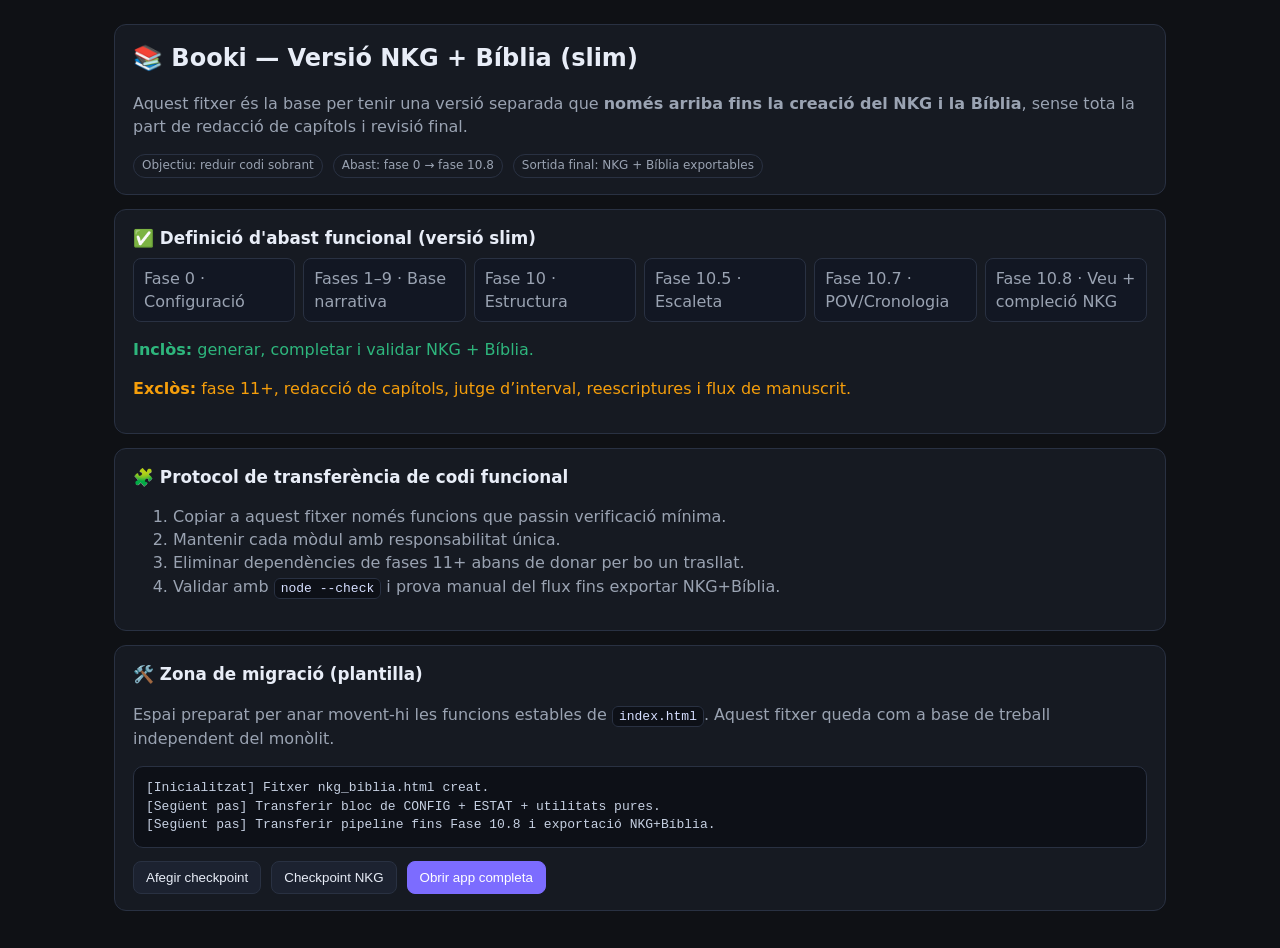
==== nkg_biblia.html @ c9824eed "Afegeix base HTML slim fins NKG+Bíblia" ====
<!doctype html>
<html lang="ca">
<head>
  <meta charset="utf-8" />
  <meta name="viewport" content="width=device-width, initial-scale=1" />
  <title>Booki · Versió NKG + Bíblia</title>
  <style>
    :root {
      --bg:#0f1115;--card:#161a22;--muted:#9aa3b2;--text:#e8edf7;--border:#293142;
      --accent:#7c6cff;--ok:#2eb67d;--warn:#f59e0b;
    }
    *{box-sizing:border-box}
    body{margin:0;background:var(--bg);color:var(--text);font-family:Inter,system-ui,Arial,sans-serif;line-height:1.45}
    .wrap{max-width:1100px;margin:0 auto;padding:24px}
    .card{background:var(--card);border:1px solid var(--border);border-radius:12px;padding:16px 18px;margin-bottom:14px}
    h1{margin:0 0 6px 0;font-size:1.5rem}
    h2{margin:0 0 8px 0;font-size:1.05rem}
    p,li{color:var(--muted)}
    code{background:#0d1017;border:1px solid var(--border);padding:2px 6px;border-radius:6px;color:#d6deff}
    .row{display:flex;gap:10px;flex-wrap:wrap}
    .btn{border:1px solid var(--border);background:#1c2230;color:var(--text);padding:8px 12px;border-radius:8px;cursor:pointer}
    .btn:hover{border-color:var(--accent)}
    .btn-primary{background:var(--accent);border-color:var(--accent);color:#fff}
    .tag{display:inline-block;padding:2px 8px;border-radius:999px;font-size:.75rem;border:1px solid var(--border);color:var(--muted)}
    .ok{color:var(--ok)} .warn{color:var(--warn)}
    pre{white-space:pre-wrap;background:#0d1017;border:1px solid var(--border);border-radius:10px;padding:12px;color:#c6d0e2;overflow:auto}
    .phase-grid{display:grid;grid-template-columns:repeat(auto-fit,minmax(150px,1fr));gap:8px;margin-top:8px}
    .phase{border:1px solid var(--border);border-radius:8px;padding:8px 10px;background:#121723;color:var(--muted)}
  </style>
</head>
<body>
  <div class="wrap">
    <div class="card">
      <h1>📚 Booki — Versió NKG + Bíblia (slim)</h1>
      <p>Aquest fitxer és la base per tenir una versió separada que <strong>només arriba fins la creació del NKG i la Bíblia</strong>, sense tota la part de redacció de capítols i revisió final.</p>
      <div class="row">
        <span class="tag">Objectiu: reduir codi sobrant</span>
        <span class="tag">Abast: fase 0 → fase 10.8</span>
        <span class="tag">Sortida final: NKG + Bíblia exportables</span>
      </div>
    </div>

    <div class="card">
      <h2>✅ Definició d'abast funcional (versió slim)</h2>
      <div class="phase-grid">
        <div class="phase">Fase 0 · Configuració</div>
        <div class="phase">Fases 1–9 · Base narrativa</div>
        <div class="phase">Fase 10 · Estructura</div>
        <div class="phase">Fase 10.5 · Escaleta</div>
        <div class="phase">Fase 10.7 · POV/Cronologia</div>
        <div class="phase">Fase 10.8 · Veu + compleció NKG</div>
      </div>
      <p class="ok"><strong>Inclòs:</strong> generar, completar i validar NKG + Bíblia.</p>
      <p class="warn"><strong>Exclòs:</strong> fase 11+, redacció de capítols, jutge d’interval, reescriptures i flux de manuscrit.</p>
    </div>

    <div class="card">
      <h2>🧩 Protocol de transferència de codi funcional</h2>
      <ol>
        <li>Copiar a aquest fitxer només funcions que passin verificació mínima.</li>
        <li>Mantenir cada mòdul amb responsabilitat única.</li>
        <li>Eliminar dependències de fases 11+ abans de donar per bo un trasllat.</li>
        <li>Validar amb <code>node --check</code> i prova manual del flux fins exportar NKG+Bíblia.</li>
      </ol>
    </div>

    <div class="card">
      <h2>🛠️ Zona de migració (plantilla)</h2>
      <p>Espai preparat per anar movent-hi les funcions estables de <code>index.html</code>. Aquest fitxer queda com a base de treball independent del monòlit.</p>
      <pre id="log-migracio">[Inicialitzat] Fitxer nkg_biblia.html creat.
[Següent pas] Transferir bloc de CONFIG + ESTAT + utilitats pures.
[Següent pas] Transferir pipeline fins Fase 10.8 i exportació NKG+Bíblia.</pre>
      <div class="row">
        <button class="btn" onclick="afegirLog('Checklist: copiar utilitats de normalització/validació')">Afegir checkpoint</button>
        <button class="btn" onclick="afegirLog('Checklist: portar validarNKGPreparatPerCapitol1 + detectarFaltantsNKG')">Checkpoint NKG</button>
        <button class="btn btn-primary" onclick="window.location.href='index.html'">Obrir app completa</button>
      </div>
    </div>
  </div>

  <script>
    function afegirLog(msg) {
      const el = document.getElementById('log-migracio');
      const ts = new Date().toLocaleString('ca-ES');
      el.textContent += `\n[${ts}] ${msg}`;
    }
  </script>
</body>
</html>
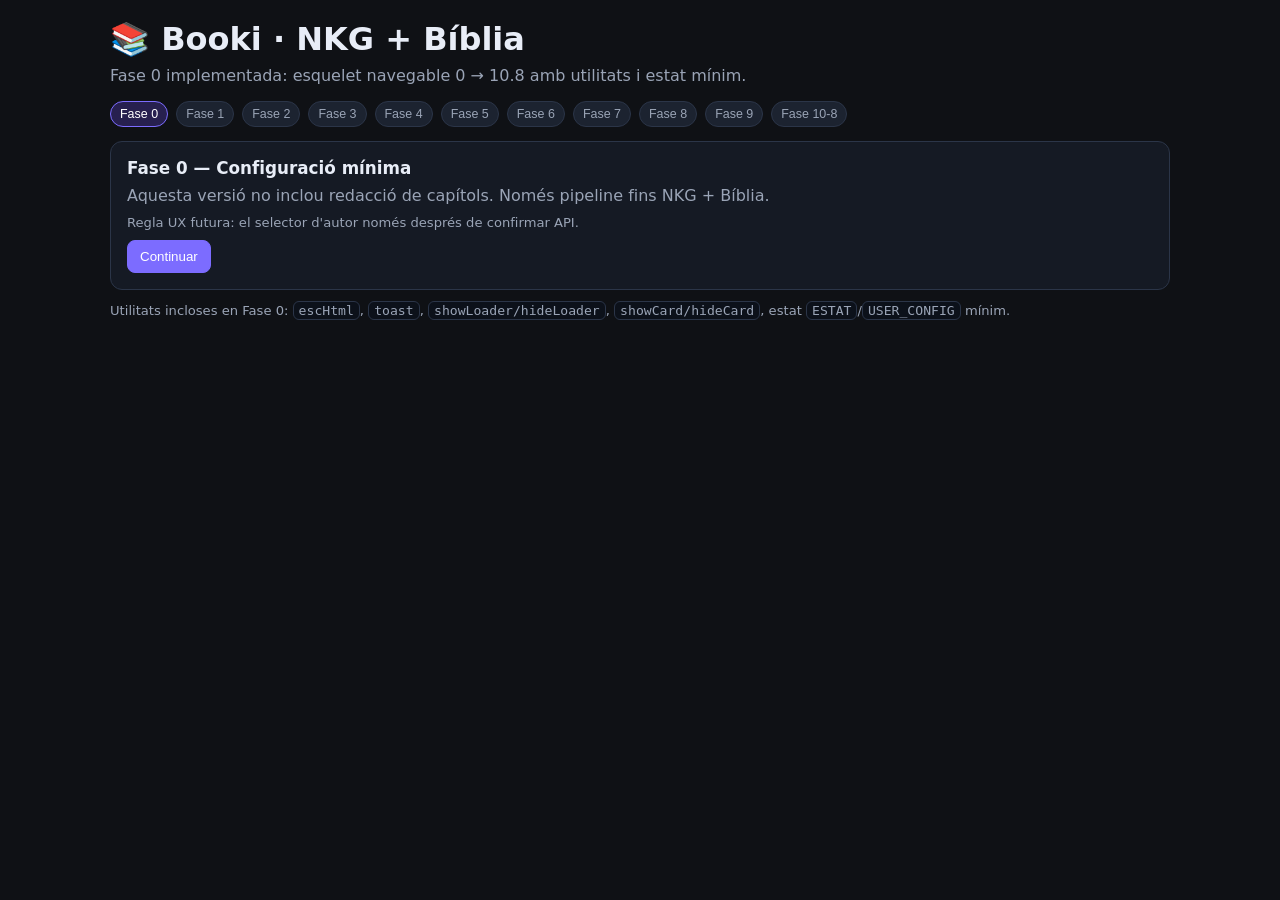
==== commit dbe85fab: "Implementa Fase 0 real a nkg_biblia.html" ====
--- a/nkg_biblia.html
+++ b/nkg_biblia.html
@@ -3,87 +3,181 @@
 <head>
   <meta charset="utf-8" />
   <meta name="viewport" content="width=device-width, initial-scale=1" />
-  <title>Booki · Versió NKG + Bíblia</title>
+  <title>Booki · NKG + Bíblia (Fase 0)</title>
   <style>
     :root {
-      --bg:#0f1115;--card:#161a22;--muted:#9aa3b2;--text:#e8edf7;--border:#293142;
-      --accent:#7c6cff;--ok:#2eb67d;--warn:#f59e0b;
+      --bg:#0f1115; --surface:#151a24; --surface2:#1c2330; --text:#e8edf7; --text2:#9aa4b6;
+      --border:#2b3548; --accent:#7c6cff; --ok:#2eb67d; --warn:#f59e0b; --error:#ef4444;
     }
-    *{box-sizing:border-box}
-    body{margin:0;background:var(--bg);color:var(--text);font-family:Inter,system-ui,Arial,sans-serif;line-height:1.45}
-    .wrap{max-width:1100px;margin:0 auto;padding:24px}
-    .card{background:var(--card);border:1px solid var(--border);border-radius:12px;padding:16px 18px;margin-bottom:14px}
-    h1{margin:0 0 6px 0;font-size:1.5rem}
-    h2{margin:0 0 8px 0;font-size:1.05rem}
-    p,li{color:var(--muted)}
-    code{background:#0d1017;border:1px solid var(--border);padding:2px 6px;border-radius:6px;color:#d6deff}
-    .row{display:flex;gap:10px;flex-wrap:wrap}
-    .btn{border:1px solid var(--border);background:#1c2230;color:var(--text);padding:8px 12px;border-radius:8px;cursor:pointer}
-    .btn:hover{border-color:var(--accent)}
-    .btn-primary{background:var(--accent);border-color:var(--accent);color:#fff}
-    .tag{display:inline-block;padding:2px 8px;border-radius:999px;font-size:.75rem;border:1px solid var(--border);color:var(--muted)}
-    .ok{color:var(--ok)} .warn{color:var(--warn)}
-    pre{white-space:pre-wrap;background:#0d1017;border:1px solid var(--border);border-radius:10px;padding:12px;color:#c6d0e2;overflow:auto}
-    .phase-grid{display:grid;grid-template-columns:repeat(auto-fit,minmax(150px,1fr));gap:8px;margin-top:8px}
-    .phase{border:1px solid var(--border);border-radius:8px;padding:8px 10px;background:#121723;color:var(--muted)}
+    * { box-sizing: border-box; }
+    body { margin:0; background:var(--bg); color:var(--text); font-family:Inter,system-ui,Arial,sans-serif; }
+    .app { max-width:1100px; margin:0 auto; padding:20px; }
+    .title { margin:0 0 8px; }
+    .subtitle { margin:0 0 16px; color:var(--text2); }
+    .step-row { display:flex; flex-wrap:wrap; gap:8px; margin:0 0 14px; }
+    .pill { border:1px solid var(--border); background:var(--surface2); color:var(--text2); padding:5px 9px; border-radius:999px; font-size:.78rem; }
+    .pill.active { border-color:var(--accent); color:#fff; background:#27204f; }
+    .card { display:none; border:1px solid var(--border); border-radius:12px; background:var(--surface); padding:16px; margin-bottom:12px; }
+    .card.active { display:block; }
+    .card h2 { margin:0 0 8px; font-size:1.05rem; }
+    .card p { margin:0 0 10px; color:var(--text2); }
+    .btn-row { display:flex; flex-wrap:wrap; gap:8px; margin-top:10px; }
+    .btn { border:1px solid var(--border); border-radius:8px; background:var(--surface2); color:var(--text); padding:8px 12px; cursor:pointer; }
+    .btn:hover { border-color:var(--accent); }
+    .btn-primary { background:var(--accent); border-color:var(--accent); color:#fff; }
+    .loader-wrap { display:none; align-items:center; gap:8px; margin:8px 0; color:var(--text2); font-size:.9rem; }
+    .spinner { width:14px; height:14px; border:2px solid #51607a; border-top-color:#fff; border-radius:50%; animation:spin .8s linear infinite; }
+    @keyframes spin { to { transform: rotate(360deg); } }
+    .toast-wrap { position:fixed; right:12px; bottom:12px; z-index:9999; display:flex; flex-direction:column; gap:8px; }
+    .toast { background:#101520; border:1px solid var(--border); border-left:4px solid var(--accent); color:#dbe6ff; padding:10px 12px; border-radius:8px; min-width:260px; max-width:440px; font-size:.9rem; }
+    .toast.ok { border-left-color:var(--ok); }
+    .toast.warn { border-left-color:var(--warn); }
+    .toast.error { border-left-color:var(--error); }
+    .small { font-size:.82rem; color:var(--text2); }
+    code { background:#0c111a; border:1px solid var(--border); padding:1px 5px; border-radius:6px; }
   </style>
 </head>
 <body>
-  <div class="wrap">
-    <div class="card">
-      <h1>📚 Booki — Versió NKG + Bíblia (slim)</h1>
-      <p>Aquest fitxer és la base per tenir una versió separada que <strong>només arriba fins la creació del NKG i la Bíblia</strong>, sense tota la part de redacció de capítols i revisió final.</p>
-      <div class="row">
-        <span class="tag">Objectiu: reduir codi sobrant</span>
-        <span class="tag">Abast: fase 0 → fase 10.8</span>
-        <span class="tag">Sortida final: NKG + Bíblia exportables</span>
+  <div class="app">
+    <h1 class="title">📚 Booki · NKG + Bíblia</h1>
+    <p class="subtitle">Fase 0 implementada: esquelet navegable 0 → 10.8 amb utilitats i estat mínim.</p>
+
+    <div class="step-row" id="fase-pills"></div>
+
+    <section class="card active" id="fase-0">
+      <h2>Fase 0 — Configuració mínima</h2>
+      <p>Aquesta versió no inclou redacció de capítols. Només pipeline fins NKG + Bíblia.</p>
+      <div class="small">Regla UX futura: el selector d'autor només després de confirmar API.</div>
+      <div class="btn-row">
+        <button class="btn btn-primary" onclick="anarAFase('fase-1')">Continuar</button>
       </div>
-    </div>
+    </section>
 
-    <div class="card">
-      <h2>✅ Definició d'abast funcional (versió slim)</h2>
-      <div class="phase-grid">
-        <div class="phase">Fase 0 · Configuració</div>
-        <div class="phase">Fases 1–9 · Base narrativa</div>
-        <div class="phase">Fase 10 · Estructura</div>
-        <div class="phase">Fase 10.5 · Escaleta</div>
-        <div class="phase">Fase 10.7 · POV/Cronologia</div>
-        <div class="phase">Fase 10.8 · Veu + compleció NKG</div>
+    <section class="card" id="fase-1"><h2>Fase 1 — Dades base</h2><p>Placeholder de migració.</p><div class="btn-row"><button class="btn" onclick="anarAFase('fase-0')">Enrere</button><button class="btn btn-primary" onclick="anarAFase('fase-2')">Continuar</button></div></section>
+    <section class="card" id="fase-2"><h2>Fase 2 — Personatges/Món</h2><p>Placeholder de migració.</p><div class="btn-row"><button class="btn" onclick="anarAFase('fase-1')">Enrere</button><button class="btn btn-primary" onclick="anarAFase('fase-3')">Continuar</button></div></section>
+    <section class="card" id="fase-3"><h2>Fase 3 — Trames</h2><p>Placeholder de migració.</p><div class="btn-row"><button class="btn" onclick="anarAFase('fase-2')">Enrere</button><button class="btn btn-primary" onclick="anarAFase('fase-4')">Continuar</button></div></section>
+    <section class="card" id="fase-4"><h2>Fase 4 — Estructura</h2><p>Placeholder de migració.</p><div class="btn-row"><button class="btn" onclick="anarAFase('fase-3')">Enrere</button><button class="btn btn-primary" onclick="anarAFase('fase-5')">Continuar</button></div></section>
+    <section class="card" id="fase-5"><h2>Fase 5 — Escaleta</h2><p>Placeholder de migració.</p><div class="btn-row"><button class="btn" onclick="anarAFase('fase-4')">Enrere</button><button class="btn btn-primary" onclick="anarAFase('fase-6')">Continuar</button></div></section>
+    <section class="card" id="fase-6"><h2>Fase 6 — Backstory/Relacions</h2><p>Placeholder de migració.</p><div class="btn-row"><button class="btn" onclick="anarAFase('fase-5')">Enrere</button><button class="btn btn-primary" onclick="anarAFase('fase-7')">Continuar</button></div></section>
+    <section class="card" id="fase-7"><h2>Fase 7 — Objectes/Llocs/Regles</h2><p>Placeholder de migració.</p><div class="btn-row"><button class="btn" onclick="anarAFase('fase-6')">Enrere</button><button class="btn btn-primary" onclick="anarAFase('fase-8')">Continuar</button></div></section>
+    <section class="card" id="fase-8"><h2>Fase 8 — Perspectiva/Cronologia</h2><p>Placeholder de migració.</p><div class="btn-row"><button class="btn" onclick="anarAFase('fase-7')">Enrere</button><button class="btn btn-primary" onclick="anarAFase('fase-9')">Continuar</button></div></section>
+    <section class="card" id="fase-9"><h2>Fase 9 — Validació NKG</h2><p>Placeholder de migració.</p><div class="btn-row"><button class="btn" onclick="anarAFase('fase-8')">Enrere</button><button class="btn btn-primary" onclick="anarAFase('fase-10-8')">Continuar</button></div></section>
+
+    <section class="card" id="fase-10-8">
+      <h2>Fase 10.8 — NKG + Bíblia llestos</h2>
+      <p>Final del flux slim. Aquí quedarà l'exportació NKG + Bíblia quan es migri la lògica.</p>
+      <div class="loader-wrap" id="loader-10-8"><span class="spinner"></span><span id="loader-10-8-text">Preparant...</span></div>
+      <div class="btn-row">
+        <button class="btn" onclick="showLoader('10-8'); setTimeout(()=>{ hideLoader('10-8'); toast('Loader de prova OK', 'ok'); }, 700)">Provar loader</button>
+        <button class="btn" onclick="toast('Escapat HTML: ' + escHtml('<script>alert(1)</script>'))">Provar escHtml</button>
+        <button class="btn" onclick="toast('Navegació i estat mínim operatius', 'ok')">Provar toast</button>
       </div>
-      <p class="ok"><strong>Inclòs:</strong> generar, completar i validar NKG + Bíblia.</p>
-      <p class="warn"><strong>Exclòs:</strong> fase 11+, redacció de capítols, jutge d’interval, reescriptures i flux de manuscrit.</p>
-    </div>
+    </section>
 
-    <div class="card">
-      <h2>🧩 Protocol de transferència de codi funcional</h2>
-      <ol>
-        <li>Copiar a aquest fitxer només funcions que passin verificació mínima.</li>
-        <li>Mantenir cada mòdul amb responsabilitat única.</li>
-        <li>Eliminar dependències de fases 11+ abans de donar per bo un trasllat.</li>
-        <li>Validar amb <code>node --check</code> i prova manual del flux fins exportar NKG+Bíblia.</li>
-      </ol>
-    </div>
-
-    <div class="card">
-      <h2>🛠️ Zona de migració (plantilla)</h2>
-      <p>Espai preparat per anar movent-hi les funcions estables de <code>index.html</code>. Aquest fitxer queda com a base de treball independent del monòlit.</p>
-      <pre id="log-migracio">[Inicialitzat] Fitxer nkg_biblia.html creat.
-[Següent pas] Transferir bloc de CONFIG + ESTAT + utilitats pures.
-[Següent pas] Transferir pipeline fins Fase 10.8 i exportació NKG+Bíblia.</pre>
-      <div class="row">
-        <button class="btn" onclick="afegirLog('Checklist: copiar utilitats de normalització/validació')">Afegir checkpoint</button>
-        <button class="btn" onclick="afegirLog('Checklist: portar validarNKGPreparatPerCapitol1 + detectarFaltantsNKG')">Checkpoint NKG</button>
-        <button class="btn btn-primary" onclick="window.location.href='index.html'">Obrir app completa</button>
-      </div>
-    </div>
+    <p class="small">Utilitats incloses en Fase 0: <code>escHtml</code>, <code>toast</code>, <code>showLoader/hideLoader</code>, <code>showCard/hideCard</code>, estat <code>ESTAT</code>/<code>USER_CONFIG</code> mínim.</p>
   </div>
 
+  <div class="toast-wrap" id="toast-wrap"></div>
+
   <script>
-    function afegirLog(msg) {
-      const el = document.getElementById('log-migracio');
-      const ts = new Date().toLocaleString('ca-ES');
-      el.textContent += `\n[${ts}] ${msg}`;
+    // Estat mínim per al flux NKG + Bíblia
+    const USER_CONFIG = {
+      provider: 'anthropic',
+      apiKey: '',
+      fluxAutomatic: false
+    };
+
+    const ESTAT = {
+      fase: 0,
+      _nkg: {
+        macronarrativa: {},
+        personatges: {},
+        relacions: [],
+        objectes: {},
+        llocs: {},
+        context_creacio: { estil: { perspectiva: {} }, cronologia: { per_capitol: [] } }
+      },
+      bibliaNarrativa: {
+        regles_mon: [],
+        llocs_importants: [],
+        objectes_clau: [],
+        fets_canonics: [],
+        fitxes_personatges: []
+      }
+    };
+
+    const FASES = ['fase-0','fase-1','fase-2','fase-3','fase-4','fase-5','fase-6','fase-7','fase-8','fase-9','fase-10-8'];
+
+    function escHtml(txt) {
+      return String(txt ?? '')
+        .replaceAll('&', '&amp;')
+        .replaceAll('<', '&lt;')
+        .replaceAll('>', '&gt;')
+        .replaceAll('"', '&quot;')
+        .replaceAll("'", '&#39;');
     }
+
+    function toast(msg, tipus = '') {
+      const wrap = document.getElementById('toast-wrap');
+      if (!wrap) return;
+      const el = document.createElement('div');
+      el.className = `toast ${tipus || ''}`.trim();
+      el.textContent = String(msg || '');
+      wrap.appendChild(el);
+      setTimeout(() => {
+        el.style.opacity = '0';
+        el.style.transition = 'opacity .25s ease';
+        setTimeout(() => el.remove(), 260);
+      }, 2800);
+    }
+
+    function showLoader(sufix) {
+      const el = document.getElementById(`loader-${sufix}`);
+      if (el) el.style.display = 'inline-flex';
+    }
+
+    function hideLoader(sufix) {
+      const el = document.getElementById(`loader-${sufix}`);
+      if (el) el.style.display = 'none';
+    }
+
+    function showCard(id) {
+      const el = document.getElementById(id);
+      if (el) el.classList.add('active');
+      pintarPills(id);
+    }
+
+    function hideCard(id) {
+      const el = document.getElementById(id);
+      if (el) el.classList.remove('active');
+    }
+
+    function anarAFase(id) {
+      FASES.forEach(hideCard);
+      showCard(id);
+      ESTAT.fase = id;
+    }
+
+    function pintarPills(activa) {
+      const wrap = document.getElementById('fase-pills');
+      if (!wrap) return;
+      wrap.innerHTML = FASES.map(f => {
+        const label = f.replace('fase-', 'Fase ');
+        const cls = `pill ${f === activa ? 'active' : ''}`;
+        return `<button class="${cls}" onclick="anarAFase('${f}')">${escHtml(label)}</button>`;
+      }).join('');
+    }
+
+    // Check de càrrega en fred
+    window.addEventListener('DOMContentLoaded', () => {
+      try {
+        pintarPills('fase-0');
+        anarAFase('fase-0');
+        console.log('[nkg_biblia] cold-start OK');
+      } catch (err) {
+        console.error('[nkg_biblia] cold-start ERROR:', err.message);
+      }
+    });
   </script>
 </body>
 </html>
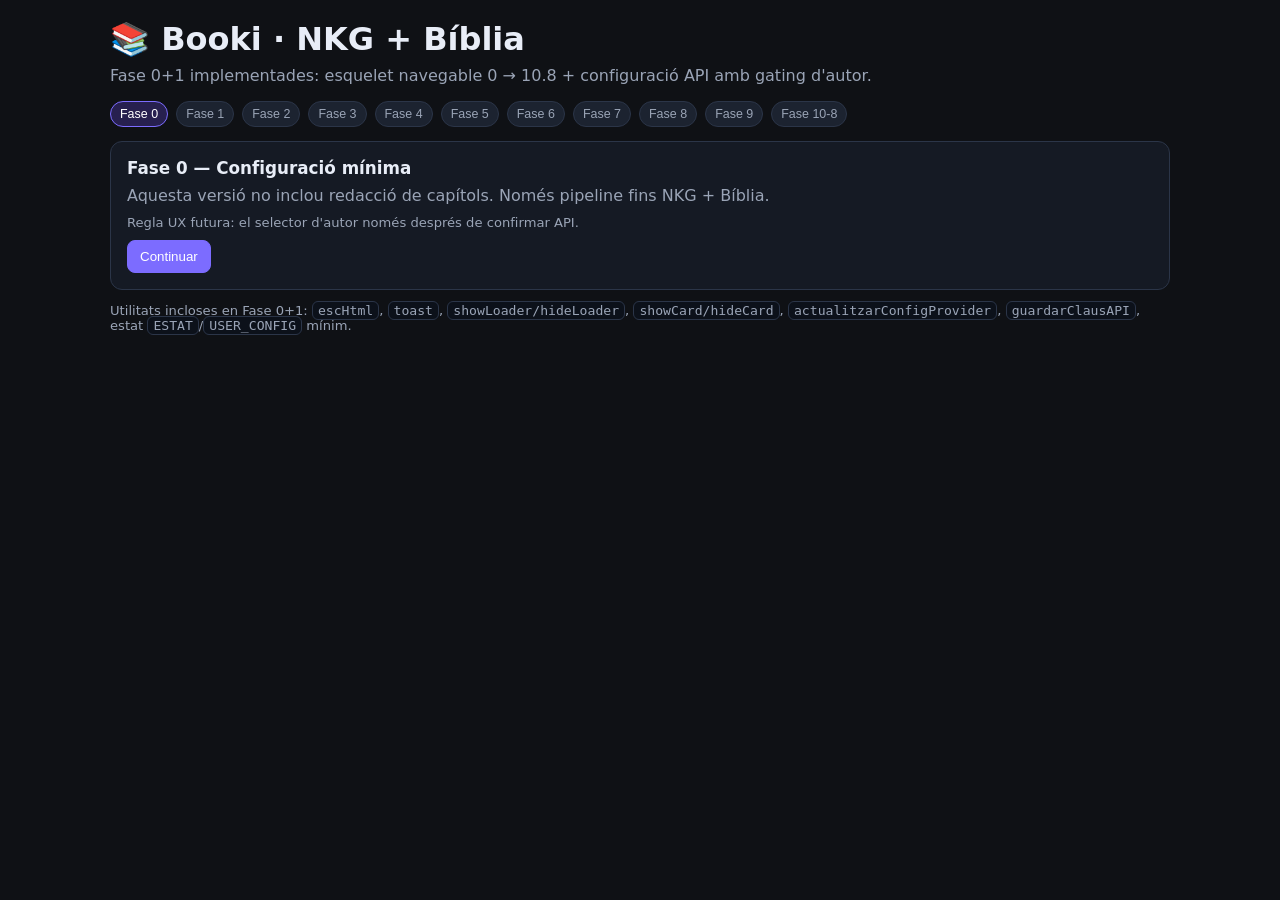
==== commit 06623dd7: "Implementa Fase 1 amb confirmació API i gating d'autor" ====
--- a/nkg_biblia.html
+++ b/nkg_biblia.html
@@ -34,13 +34,16 @@
     .toast.warn { border-left-color:var(--warn); }
     .toast.error { border-left-color:var(--error); }
     .small { font-size:.82rem; color:var(--text2); }
+    .field-label { display:block; margin:8px 0 4px; font-size:.86rem; color:var(--text2); }
+    .input, .select { width:100%; max-width:520px; background:#0f1520; color:var(--text); border:1px solid var(--border); border-radius:8px; padding:8px 10px; }
+    .hidden { display:none !important; }
     code { background:#0c111a; border:1px solid var(--border); padding:1px 5px; border-radius:6px; }
   </style>
 </head>
 <body>
   <div class="app">
     <h1 class="title">📚 Booki · NKG + Bíblia</h1>
-    <p class="subtitle">Fase 0 implementada: esquelet navegable 0 → 10.8 amb utilitats i estat mínim.</p>
+    <p class="subtitle">Fase 0+1 implementades: esquelet navegable 0 → 10.8 + configuració API amb gating d'autor.</p>
 
     <div class="step-row" id="fase-pills"></div>
 
@@ -53,7 +56,40 @@
       </div>
     </section>
 
-    <section class="card" id="fase-1"><h2>Fase 1 — Dades base</h2><p>Placeholder de migració.</p><div class="btn-row"><button class="btn" onclick="anarAFase('fase-0')">Enrere</button><button class="btn btn-primary" onclick="anarAFase('fase-2')">Continuar</button></div></section>
+    <section class="card" id="fase-1">
+      <h2>Fase 1 — Configuració API i gating d'autor</h2>
+      <p>Confirma la clau API. El selector d'autor només apareix després d'aquesta confirmació.</p>
+
+      <label class="field-label" for="config-provider">Proveïdor</label>
+      <select class="select" id="config-provider" onchange="actualitzarConfigProvider()">
+        <option value="anthropic">Anthropic</option>
+        <option value="openai">OpenAI</option>
+        <option value="gemini">Gemini</option>
+      </select>
+
+      <label class="field-label" id="api-key-label" for="api-key-input">Clau API</label>
+      <input class="input" id="api-key-input" type="password" placeholder="Enganxa aquí la clau API" />
+
+      <div class="btn-row">
+        <button class="btn" onclick="guardarClausAPI()">Confirmar clau API</button>
+      </div>
+
+      <div id="autor-wrap" class="hidden" style="margin-top:10px;">
+        <label class="field-label" for="autor-select">Autor de referència</label>
+        <select class="select" id="autor-select">
+          <option value="Stieg Larsson">Stieg Larsson</option>
+          <option value="Mercè Rodoreda">Mercè Rodoreda</option>
+          <option value="Ursula K. Le Guin">Ursula K. Le Guin</option>
+          <option value="Haruki Murakami">Haruki Murakami</option>
+        </select>
+        <div class="small">Aquest camp només es mostra després de confirmar API (regla UX).</div>
+      </div>
+
+      <div class="btn-row">
+        <button class="btn" onclick="anarAFase('fase-0')">Enrere</button>
+        <button class="btn btn-primary" onclick="anarAFase('fase-2')">Continuar</button>
+      </div>
+    </section>
     <section class="card" id="fase-2"><h2>Fase 2 — Personatges/Món</h2><p>Placeholder de migració.</p><div class="btn-row"><button class="btn" onclick="anarAFase('fase-1')">Enrere</button><button class="btn btn-primary" onclick="anarAFase('fase-3')">Continuar</button></div></section>
     <section class="card" id="fase-3"><h2>Fase 3 — Trames</h2><p>Placeholder de migració.</p><div class="btn-row"><button class="btn" onclick="anarAFase('fase-2')">Enrere</button><button class="btn btn-primary" onclick="anarAFase('fase-4')">Continuar</button></div></section>
     <section class="card" id="fase-4"><h2>Fase 4 — Estructura</h2><p>Placeholder de migració.</p><div class="btn-row"><button class="btn" onclick="anarAFase('fase-3')">Enrere</button><button class="btn btn-primary" onclick="anarAFase('fase-5')">Continuar</button></div></section>
@@ -74,7 +110,7 @@
       </div>
     </section>
 
-    <p class="small">Utilitats incloses en Fase 0: <code>escHtml</code>, <code>toast</code>, <code>showLoader/hideLoader</code>, <code>showCard/hideCard</code>, estat <code>ESTAT</code>/<code>USER_CONFIG</code> mínim.</p>
+    <p class="small">Utilitats incloses en Fase 0+1: <code>escHtml</code>, <code>toast</code>, <code>showLoader/hideLoader</code>, <code>showCard/hideCard</code>, <code>actualitzarConfigProvider</code>, <code>guardarClausAPI</code>, estat <code>ESTAT</code>/<code>USER_CONFIG</code> mínim.</p>
   </div>
 
   <div class="toast-wrap" id="toast-wrap"></div>
@@ -89,6 +125,7 @@
 
     const ESTAT = {
       fase: 0,
+      _apiConfirmada: false,
       _nkg: {
         macronarrativa: {},
         personatges: {},
@@ -97,6 +134,7 @@
         llocs: {},
         context_creacio: { estil: { perspectiva: {} }, cronologia: { per_capitol: [] } }
       },
+      autorRef: '',
       bibliaNarrativa: {
         regles_mon: [],
         llocs_importants: [],
@@ -141,6 +179,29 @@
       if (el) el.style.display = 'none';
     }
 
+
+    function actualitzarConfigProvider() {
+      const provider = document.getElementById('config-provider')?.value || 'anthropic';
+      USER_CONFIG.provider = provider;
+      const lbl = document.getElementById('api-key-label');
+      if (lbl) lbl.textContent = `Clau API (${provider})`;
+    }
+
+    function guardarClausAPI() {
+      const apiKey = (document.getElementById('api-key-input')?.value || '').trim();
+      if (!apiKey) {
+        toast('Introdueix una clau API abans de confirmar.', 'warn');
+        return;
+      }
+      USER_CONFIG.apiKey = apiKey;
+      ESTAT._apiConfirmada = true;
+      const autorWrap = document.getElementById('autor-wrap');
+      if (autorWrap) autorWrap.classList.remove('hidden');
+      const autorSelect = document.getElementById('autor-select');
+      ESTAT.autorRef = autorSelect ? autorSelect.value : '';
+      toast("Clau API confirmada. Selector d'autor activat.", "ok");
+    }
+
     function showCard(id) {
       const el = document.getElementById(id);
       if (el) el.classList.add('active');
@@ -172,6 +233,9 @@
     window.addEventListener('DOMContentLoaded', () => {
       try {
         pintarPills('fase-0');
+        actualitzarConfigProvider();
+        const autorWrap = document.getElementById('autor-wrap');
+        if (autorWrap) autorWrap.classList.add('hidden');
         anarAFase('fase-0');
         console.log('[nkg_biblia] cold-start OK');
       } catch (err) {
